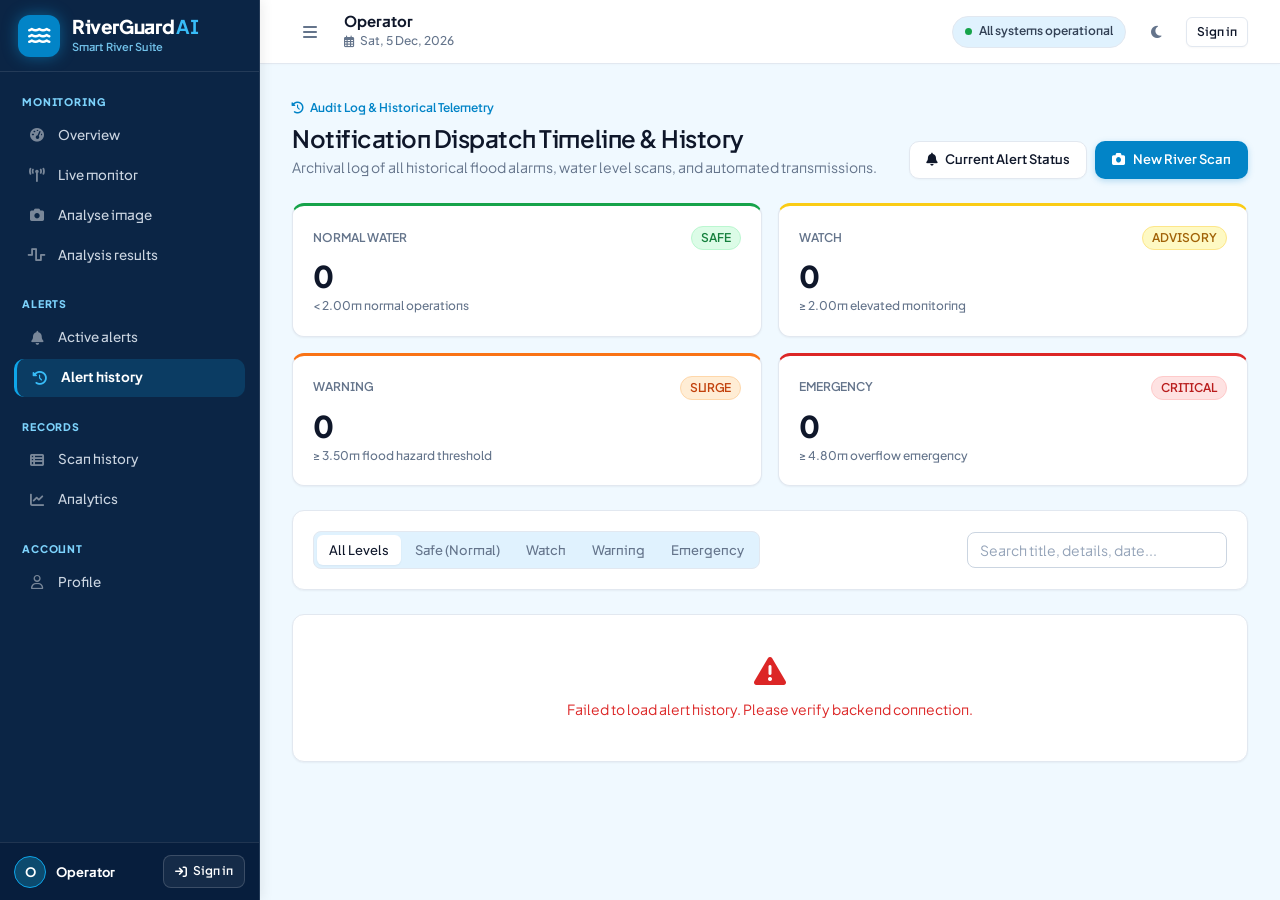
==== frontend/alert-history.html @ 213694e2 "feat: complete RiverGuard AI platform with responsive multi-device design and backend pipeline" ====
<!DOCTYPE html>
<html lang="en">
<head>
  <meta charset="UTF-8">
  <meta name="viewport" content="width=device-width, initial-scale=1, viewport-fit=cover, interactive-widget=resizes-content">
  <meta name="theme-color" media="(prefers-color-scheme: light)" content="#F0F9FF">
  <meta name="theme-color" media="(prefers-color-scheme: dark)" content="#031122">
  <meta name="apple-mobile-web-app-capable" content="yes">
  <meta name="apple-mobile-web-app-status-bar-style" content="default">
  <meta name="mobile-web-app-capable" content="yes">
  <title>Alert History &amp; Dispatch Timeline — RiverGuard AI</title>
  <script>document.documentElement.dataset.theme = localStorage.getItem('riverguard_theme') || 'light';</script>
  <link rel="preconnect" href="https://fonts.googleapis.com">
  <link rel="preconnect" href="https://fonts.gstatic.com" crossorigin>
  <link href="https://fonts.googleapis.com/css2?family=Plus+Jakarta+Sans:wght@400;500;600;700;800&family=JetBrains+Mono:wght@400;500;600&display=swap" rel="stylesheet">
  <link rel="stylesheet" href="https://cdnjs.cloudflare.com/ajax/libs/font-awesome/6.5.1/css/all.min.css">
  <link rel="stylesheet" href="css/style.css">
</head>
<body>

  <div id="appHeader"></div>

  <main class="page page-wide">
    <header class="page-header">
      <div>
        <span class="eyebrow"><i class="fas fa-history"></i> Audit Log &amp; Historical Telemetry</span>
        <h1 class="page-title">Notification Dispatch Timeline &amp; History</h1>
        <p class="page-subtitle">
          Archival log of all historical flood alarms, water level scans, and automated transmissions.
        </p>
      </div>

      <div class="page-actions">
        <a href="alerts.html" class="btn btn-secondary">
          <i class="fas fa-bell"></i> Current Alert Status
        </a>
        <a href="upload.html" class="btn btn-primary">
          <i class="fas fa-camera"></i> New River Scan
        </a>
      </div>
    </header>

    <!-- Hidden elements for script compatibility -->
    <span id="bannerTargetEmail" style="display:none;"></span>
    <span id="bannerSenderEmail" style="display:none;"></span>

    <!-- 4 Status Hierarchy Summary Cards -->
    <div class="grid-4 mb-6">
      <div class="card card-pad" style="border-top:3px solid var(--safe); cursor:pointer;" onclick="filterByLevel('SAFE')">
        <div class="row-between mb-2">
          <span class="text-xs text-muted text-strong">NORMAL WATER</span>
          <span class="badge badge-safe">SAFE</span>
        </div>
        <div class="stat-value text-safe" id="cntSafe">0</div>
        <div class="stat-meta">&lt; 2.00m normal operations</div>
      </div>

      <div class="card card-pad" style="border-top:3px solid var(--watch); cursor:pointer;" onclick="filterByLevel('WATCH')">
        <div class="row-between mb-2">
          <span class="text-xs text-muted text-strong">WATCH</span>
          <span class="badge badge-watch">ADVISORY</span>
        </div>
        <div class="stat-value text-watch" id="cntWatch">0</div>
        <div class="stat-meta">&ge; 2.00m elevated monitoring</div>
      </div>

      <div class="card card-pad" style="border-top:3px solid var(--warning); cursor:pointer;" onclick="filterByLevel('WARNING')">
        <div class="row-between mb-2">
          <span class="text-xs text-muted text-strong">WARNING</span>
          <span class="badge badge-warning">SURGE</span>
        </div>
        <div class="stat-value text-warning" id="cntWarning">0</div>
        <div class="stat-meta">&ge; 3.50m flood hazard threshold</div>
      </div>

      <div class="card card-pad" style="border-top:3px solid var(--emergency); cursor:pointer;" onclick="filterByLevel('EMERGENCY')">
        <div class="row-between mb-2">
          <span class="text-xs text-muted text-strong">EMERGENCY</span>
          <span class="badge badge-emergency">CRITICAL</span>
        </div>
        <div class="stat-value text-emergency" id="cntEmergency">0</div>
        <div class="stat-meta">&ge; 4.80m overflow emergency</div>
      </div>
    </div>

    <!-- Filters & Search Toolbar -->
    <div class="card card-pad mb-6">
      <div class="row-between row-wrap">
        <div class="segmented">
          <button type="button" class="filter-btn active" data-level="ALL">All Levels</button>
          <button type="button" class="filter-btn" data-level="SAFE">Safe (Normal)</button>
          <button type="button" class="filter-btn" data-level="WATCH">Watch</button>
          <button type="button" class="filter-btn" data-level="WARNING">Warning</button>
          <button type="button" class="filter-btn" data-level="EMERGENCY">Emergency</button>
        </div>

        <div style="min-width: 260px;">
          <input type="text" id="searchTimelineInput" class="input" placeholder="Search title, details, date..." style="height:36px;">
        </div>
      </div>
    </div>

    <!-- Chronological Alert Timeline Feed -->
    <div id="alertsHistoryContainer" class="stack">
      <div class="card card-pad text-center text-muted" style="padding:40px;">
        <i class="fas fa-circle-notch fa-spin text-accent" style="font-size:24px; margin-bottom:10px;"></i>
        <p>Loading historical notification timeline...</p>
      </div>
    </div>

  </main>

  <script src="js/app.js"></script>
  <script src="js/alert-history.js"></script>
</body>
</html>
---- frontend/css/style.css ----
/* ==========================================================================
   RIVERGUARD AI — DESIGN SYSTEM
   Shared tokens, base styles, app shell and components for every page.
   Page-specific styles live in css/pages/<page>.css.

   Rules:
   - Use tokens (var(--...)) — never hard-code colours in pages or JS.
   - Status colours are fixed: SAFE #16A34A · WATCH #FACC15 · WARNING #F97316 · EMERGENCY #DC2626
   ========================================================================== */

@import url('https://fonts.googleapis.com/css2?family=Plus+Jakarta+Sans:wght@400;500;600;700;800&family=JetBrains+Mono:wght@400;500;600&display=swap');

/* --------------------------------------------------------------------------
   1. TOKENS & COLOR THEME (Sky Blue Water-Based Telemetry Command Suite)
   -------------------------------------------------------------------------- */
:root {
  /* Surfaces */
  --bg: #F0F9FF; /* Soft, clean Sky Blue water tint */
  --surface: #FFFFFF;
  --surface-2: #E0F2FE; /* Sky-100 */
  --surface-3: #BAE6FD; /* Sky-200 */
  --surface-inverse: #071E3D;
  --overlay: rgba(7, 30, 61, 0.65);

  /* Deep Oceanic Marine Theme (Sidebar & Navigation) */
  --brand-forest: #0B2545;
  --brand-forest-dark: #071E3D;
  --brand-forest-hover: rgba(255, 255, 255, 0.08);
  --brand-forest-active: rgba(14, 165, 233, 0.18);
  --brand-forest-border: rgba(255, 255, 255, 0.10);
  --brand-forest-text: #CBD5E1;
  --brand-forest-section: #7DD3FC;
  --brand-mint: #0284C7; /* Sky Blue Brand Mark */
  --brand-mint-glow: rgba(14, 165, 233, 0.45);

  /* Borders */
  --border: #E2E8F0;
  --border-strong: #CBD5E1;

  /* Text Typography */
  --text: #0F172A;
  --text-2: #334155;
  --text-3: #64748B;
  --text-4: #94A3B8;
  --text-on-accent: #FFFFFF;

  /* Brand accent — Sky Blue for water project */
  --accent: #0284C7;
  --accent-hover: #0369A1;
  --accent-strong: #0C4A6E;
  --accent-soft: #E0F2FE;
  --accent-soft-border: #BAE6FD;
  --accent-text: #0284C7;
  --focus-ring: 0 0 0 3px rgba(14, 165, 233, 0.28);

  /* Status — fixed hues (Strictly #16A34A for SAFE) */
  --safe: #16A34A;
  --watch: #FACC15;
  --warning: #F97316;
  --emergency: #DC2626;
  /* Status — readable text + soft backgrounds */
  --safe-text: #15803D;
  --safe-soft: #DCFCE7;
  --safe-border: #BBF7D0;
  --watch-text: #A16207;
  --watch-soft: #FEF9C3;
  --watch-border: #FDE68A;
  --warning-text: #C2410C;
  --warning-soft: #FFEDD5;
  --warning-border: #FED7AA;
  --emergency-text: #B91C1C;
  --emergency-soft: #FEE2E2;
  --emergency-border: #FECACA;
  --info-text: #0284C7;
  --info-soft: #E0F2FE;
  --info-border: #BAE6FD;

  /* Type */
  --font-sans: 'Plus Jakarta Sans', -apple-system, BlinkMacSystemFont, 'Segoe UI', Roboto, sans-serif;
  --font-mono: 'JetBrains Mono', ui-monospace, SFMono-Regular, Consolas, monospace;
  --text-xs: 12px;
  --text-sm: 13px;
  --text-base: 14px;
  --text-md: 15px;
  --text-lg: 17px;
  --text-xl: 20px;
  --text-2xl: 24px;
  --text-3xl: 30px;
  --text-4xl: 44px;

  /* Spacing (4px grid) */
  --space-1: 4px;
  --space-2: 8px;
  --space-3: 12px;
  --space-4: 16px;
  --space-5: 20px;
  --space-6: 24px;
  --space-8: 32px;
  --space-10: 40px;
  --space-12: 48px;
  --space-16: 64px;

  /* Shape & depth */
  --radius-xs: 4px;
  --radius-sm: 6px;
  --radius-md: 8px;
  --radius-lg: 12px;
  --radius-xl: 16px;
  --radius-full: 9999px;
  --shadow-xs: 0 1px 2px rgba(15, 23, 42, 0.05);
  --shadow-sm: 0 1px 3px rgba(15, 23, 42, 0.08), 0 1px 2px rgba(15, 23, 42, 0.04);
  --shadow-md: 0 4px 12px rgba(15, 23, 42, 0.08), 0 2px 4px rgba(15, 23, 42, 0.04);
  --shadow-lg: 0 16px 40px rgba(15, 23, 42, 0.14), 0 4px 12px rgba(15, 23, 42, 0.06);

  /* Motion */
  --ease-out: cubic-bezier(0.22, 1, 0.36, 1);
  --duration-fast: 120ms;
  --duration: 180ms;

  /* Layout */
  --header-h: 60px;
  --page-max: 1280px;
  --page-pad: 32px;

  /* ---- Legacy aliases (used by older JS templates — do not use in new code) ---- */
  --bg-primary: var(--bg);
  --bg-secondary: var(--surface);
  --bg-card: var(--surface);
  --bg-card-glass: var(--surface);
  --bg-subnav: var(--surface-inverse);
  --border-light: var(--border);
  --border-subtle: var(--border);
  --glass-border: var(--border);
  --text-heading: var(--text);
  --text-main: var(--text);
  --text-body: var(--text-2);
  --text-muted: var(--text-3);
  --text-dim: var(--text-4);
  --cyan-primary: var(--accent);
  --cyan-hover: var(--accent-hover);
  --cyan-accent: var(--accent);
  --cyan-subtle: var(--accent-soft);
  --cyan-glow: rgba(3, 105, 161, 0.2);
  --status-safe: var(--safe);
  --status-watch: var(--watch);
  --status-warning: var(--warning);
  --status-emergency: var(--emergency);
  --status-safe-glow: transparent;
  --status-watch-glow: transparent;
  --status-warning-glow: transparent;
  --status-emergency-glow: transparent;
  --font-heading: var(--font-sans);
  --font-body: var(--font-sans);
  --shadow-card: var(--shadow-sm);
  --transition-fast: var(--duration) var(--ease-out);
}

[data-theme="dark"] {
  --bg: #031122;
  --surface: #071E36;
  --surface-2: #0B2949;
  --surface-3: #11365F;
  --surface-inverse: #F0F9FF;
  --overlay: rgba(3, 17, 34, 0.75);

  --brand-forest: #05162B;
  --brand-forest-dark: #030F1F;
  --brand-forest-hover: rgba(255, 255, 255, 0.08);
  --brand-forest-active: rgba(14, 165, 233, 0.22);
  --brand-forest-border: rgba(255, 255, 255, 0.12);
  --brand-forest-text: #E2E8F0;
  --brand-forest-section: #7DD3FC;
  --brand-mint: #0EA5E9;
  --brand-mint-glow: rgba(14, 165, 233, 0.55);

  --border: #133557;
  --border-strong: #1E4E7E;

  --text: #F1F5F9;
  --text-2: #CBD5E1;
  --text-3: #94A3B8;
  --text-4: #64748B;

  --accent: #0EA5E9;
  --accent-hover: #38BDF8;
  --accent-strong: #7DD3FC;
  --accent-soft: rgba(14, 165, 233, 0.16);
  --accent-soft-border: rgba(14, 165, 233, 0.35);
  --accent-text: #38BDF8;
  --text-on-accent: #02111E;
  --focus-ring: 0 0 0 3px rgba(56, 189, 248, 0.35);

  --safe-text: #4ADE80;
  --safe-soft: rgba(22, 163, 74, 0.14);
  --safe-border: rgba(22, 163, 74, 0.35);
  --watch-text: #FDE047;
  --watch-soft: rgba(250, 204, 21, 0.12);
  --watch-border: rgba(250, 204, 21, 0.32);
  --warning-text: #FB923C;
  --warning-soft: rgba(249, 115, 22, 0.13);
  --warning-border: rgba(249, 115, 22, 0.35);
  --emergency-text: #F87171;
  --emergency-soft: rgba(220, 38, 38, 0.14);
  --emergency-border: rgba(220, 38, 38, 0.38);
  --info-text: #38BDF8;
  --info-soft: rgba(14, 165, 233, 0.12);
  --info-border: rgba(14, 165, 233, 0.3);

  --shadow-xs: 0 1px 2px rgba(0, 0, 0, 0.3);
  --shadow-sm: 0 1px 3px rgba(0, 0, 0, 0.35);
  --shadow-md: 0 6px 16px rgba(0, 0, 0, 0.35);
  --shadow-lg: 0 20px 48px rgba(0, 0, 0, 0.5);

  --cyan-glow: rgba(56, 189, 248, 0.25);
}

/* --------------------------------------------------------------------------
   2. BASE & MOBILE-NATIVE ERGONOMICS
   -------------------------------------------------------------------------- */
*, *::before, *::after { box-sizing: border-box; margin: 0; padding: 0; }

html {
  -webkit-text-size-adjust: 100%;
  color-scheme: light;
  -webkit-tap-highlight-color: transparent;
  overscroll-behavior-y: none;
}
[data-theme="dark"] { color-scheme: dark; }

body {
  background: var(--bg);
  color: var(--text-2);
  font-family: var(--font-sans);
  font-size: var(--text-base);
  line-height: 1.55;
  min-height: 100vh;
  min-height: 100dvh;
  padding-bottom: env(safe-area-inset-bottom, 0px);
  -webkit-font-smoothing: antialiased;
  -moz-osx-font-smoothing: grayscale;
  font-feature-settings: 'cv11', 'ss01';
}

h1, h2, h3, h4, h5, h6 { color: var(--text); font-weight: 600; line-height: 1.25; letter-spacing: -0.01em; }
p { text-wrap: pretty; }
a { color: inherit; text-decoration: none; }
img, svg, video, canvas { display: block; max-width: 100%; }
button, input, select, textarea { font: inherit; color: inherit; }
button { cursor: pointer; }
:focus-visible { outline: none; box-shadow: var(--focus-ring); border-radius: var(--radius-sm); }
::selection { background: var(--accent-soft); color: var(--text); }
hr { border: 0; border-top: 1px solid var(--border); }

/* Mobile-Native Touch & Selection Standards */
button, a, [role="button"], .btn, .nav-link, .nav-toggle, .btn-sidebar-logout, .btn-topbar-logout, .auth-tab-btn, .mode-tab-btn, .profile-tab-btn, .segmented button, .segmented a {
  touch-action: manipulation;
}

button, [role="button"], .btn, .nav-link, .nav-toggle, .btn-sidebar-logout, .btn-topbar-logout, .auth-tab-btn, .badge, .chip, .brand {
  user-select: none;
  -webkit-user-select: none;
  -webkit-touch-callout: none;
}

/* Prevent iOS Safari auto-zoom on input focus */
input, textarea, select {
  font-size: 16px;
}

/* Instant active press feedback for responsive touch devices */
button:active:not(:disabled), .btn:active:not(:disabled), .nav-link:active, .auth-tab-btn:active, .btn-pro-shutter-capture:active {
  transform: scale(0.98);
}

.tabular, .mono-num { font-variant-numeric: tabular-nums; }
.mono { font-family: var(--font-mono); }
.sr-only { position: absolute; width: 1px; height: 1px; overflow: hidden; clip: rect(0 0 0 0); white-space: nowrap; }

/* --------------------------------------------------------------------------
   3. APP SHELL — Modern Forest Sidebar + Topbar + Confirm Logout Modal
   -------------------------------------------------------------------------- */
:root { --sidebar-w: 260px; --topbar-h: 64px; }

body:has(#appHeader), body:has(.app-sidebar) { padding-left: var(--sidebar-w); }

.app-sidebar {
  position: fixed;
  inset: 0 auto 0 0;
  width: var(--sidebar-w);
  z-index: 110;
  display: flex;
  flex-direction: column;
  background: var(--brand-forest);
  border-right: 1px solid var(--brand-forest-border);
  box-shadow: 2px 0 12px rgba(0, 0, 0, 0.08);
}

.sidebar-brand {
  height: 72px;
  display: flex;
  align-items: center;
  padding: 0 18px;
  border-bottom: 1px solid var(--brand-forest-border);
  flex-shrink: 0;
}
.brand { display: inline-flex; align-items: center; gap: 12px; color: #ffffff; text-decoration: none; }
.brand-mark {
  width: 42px; height: 42px;
  border-radius: 12px;
  background: var(--brand-mint);
  color: #FFFFFF;
  display: grid; place-items: center;
  font-size: 20px;
  box-shadow: 0 0 16px var(--brand-mint-glow);
  flex-shrink: 0;
}
.brand-title-wrap { display: flex; flex-direction: column; }
.brand-name { font-size: 19px; font-weight: 800; letter-spacing: -0.02em; color: #ffffff; line-height: 1.1; }
.brand-name span { color: #38BDF8; font-weight: 700; margin-left: 2px; }
.brand-sub { font-size: 11px; font-weight: 600; color: #7DD3FC; opacity: 0.9; margin-top: 2px; letter-spacing: 0.01em; }

.sidebar-nav { flex: 1; overflow-y: auto; padding: 14px 6px 16px; }
.nav-section + .nav-section { margin-top: 14px; }
.nav-section-label {
  padding: 8px 16px 4px;
  font-size: 10.5px;
  font-weight: 800;
  color: var(--brand-forest-section);
  letter-spacing: 0.08em;
  text-transform: uppercase;
}
.nav-link {
  display: flex;
  align-items: center;
  gap: 12px;
  height: 38px;
  padding: 0 14px;
  margin: 2px 8px;
  border-radius: 10px;
  font-size: 13.5px;
  font-weight: 500;
  color: var(--brand-forest-text);
  transition: all var(--duration-fast);
  text-decoration: none;
}
.nav-link i { width: 18px; text-align: center; font-size: 14px; color: rgba(255, 255, 255, 0.45); transition: color var(--duration-fast); }
.nav-link:hover { background: var(--brand-forest-hover); color: #ffffff; }
.nav-link:hover i { color: #ffffff; }
.nav-link.active {
  background: var(--brand-forest-active);
  color: #ffffff;
  font-weight: 700;
  border-left: 3px solid #0EA5E9;
}
.nav-link.active i { color: #38BDF8; }
.nav-link .nav-count {
  margin-left: auto;
  min-width: 20px; height: 18px;
  padding: 0 6px;
  border-radius: var(--radius-full);
  background: var(--emergency);
  color: #ffffff;
  font-size: 11px; font-weight: 700;
  display: inline-grid; place-items: center;
  font-variant-numeric: tabular-nums;
}

/* Dedicated Admin Console Card in Sidebar (Image 2) */
.sidebar-admin-card {
  display: flex;
  align-items: center;
  justify-content: space-between;
  margin: 6px 10px 10px;
  padding: 10px 14px;
  border-radius: 12px;
  background: rgba(161, 98, 7, 0.22);
  border: 1px solid #ca8a04;
  color: #fef08a;
  text-decoration: none;
  transition: all var(--duration-fast);
  cursor: pointer;
}
.sidebar-admin-card:hover {
  background: rgba(161, 98, 7, 0.35);
  border-color: #eab308;
  transform: translateY(-1px);
}
.sidebar-admin-card.active {
  background: rgba(161, 98, 7, 0.4);
  border-color: #facc15;
  box-shadow: 0 0 12px rgba(234, 179, 8, 0.25);
}
.admin-card-inner {
  display: flex;
  align-items: center;
  gap: 10px;
  font-weight: 700;
  font-size: 13.5px;
  color: #fef08a;
}
.admin-card-inner i { color: #eab308; font-size: 15px; }
.admin-card-badge {
  background: #eab308;
  color: #000000;
  font-size: 9.5px;
  font-weight: 800;
  padding: 2px 6px;
  border-radius: 5px;
  letter-spacing: 0.05em;
  text-transform: uppercase;
}

/* Sidebar Bottom User Bar with Dedicated Log Out (Image 2) */
.sidebar-footer {
  padding: 12px 14px;
  background: var(--brand-forest-dark);
  border-top: 1px solid var(--brand-forest-border);
  display: flex;
  align-items: center;
  justify-content: space-between;
  gap: 10px;
  flex-shrink: 0;
}
.sidebar-user-block {
  display: flex;
  align-items: center;
  gap: 10px;
  min-width: 0;
  flex: 1;
}
.sidebar-user-avatar {
  width: 32px; height: 32px;
  border-radius: 50%;
  background: #0C4A6E;
  border: 1.5px solid #0EA5E9;
  color: #ffffff;
  font-weight: 700;
  font-size: 13px;
  display: grid;
  place-items: center;
  flex-shrink: 0;
}
.sidebar-user-name {
  font-size: 13px;
  font-weight: 700;
  color: #ffffff;
  white-space: nowrap;
  overflow: hidden;
  text-overflow: ellipsis;
}
.btn-sidebar-logout {
  display: inline-flex;
  align-items: center;
  gap: 6px;
  padding: 6px 11px;
  border-radius: 8px;
  border: 1px solid rgba(255, 255, 255, 0.16);
  background: rgba(255, 255, 255, 0.06);
  color: #ffffff;
  font-size: 12px;
  font-weight: 600;
  cursor: pointer;
  transition: all var(--duration-fast);
  white-space: nowrap;
}
.btn-sidebar-logout:hover {
  background: rgba(255, 255, 255, 0.14);
  border-color: rgba(255, 255, 255, 0.3);
}

/* Topbar (Image 3) */
.app-topbar {
  position: sticky;
  top: 0;
  z-index: 100;
  height: var(--topbar-h);
  display: flex;
  align-items: center;
  justify-content: space-between;
  padding: 0 32px;
  padding-top: env(safe-area-inset-top, 0px);
  background: var(--surface);
  border-bottom: 1px solid var(--border);
  box-shadow: 0 1px 3px rgba(0, 0, 0, 0.02);
}
.topbar-left {
  display: flex;
  align-items: center;
  gap: 16px;
  min-width: 0;
  text-align: left;
}
.topbar-user-section {
  display: flex;
  flex-direction: column;
  min-width: 0;
  text-align: left;
}
.topbar-operator-name {
  font-size: 15px;
  font-weight: 700;
  color: var(--text);
  line-height: 1.2;
  text-align: left;
  font-family: 'Plus Jakarta Sans', sans-serif;
}
.topbar-date {
  font-size: 12px;
  font-weight: 500;
  color: var(--text-3);
  display: flex;
  align-items: center;
  gap: 5px;
  margin-top: 2px;
  text-align: left;
  font-family: 'Plus Jakarta Sans', sans-serif;
}
.topbar-actions {
  display: flex;
  align-items: center;
  gap: 12px;
}

/* Distinct Topbar Log Out Button (Image 3) */
.btn-topbar-logout {
  background: #FFF1F2;
  border: 1px solid #FECDD3;
  color: #E11D48;
  border-radius: 8px;
  font-weight: 600;
  font-size: 13px;
  padding: 6px 14px;
  cursor: pointer;
  display: inline-flex;
  align-items: center;
  gap: 6px;
  transition: all var(--duration-fast);
  box-shadow: 0 1px 2px rgba(225, 29, 72, 0.06);
}
.btn-topbar-logout:hover {
  background: #FFE4E6;
  border-color: #FDA4AF;
  color: #BE123C;
  transform: translateY(-1px);
}
[data-theme="dark"] .btn-topbar-logout {
  background: rgba(225, 29, 72, 0.15);
  border-color: rgba(225, 29, 72, 0.35);
  color: #FDA4AF;
}
[data-theme="dark"] .btn-topbar-logout:hover {
  background: rgba(225, 29, 72, 0.25);
  color: #FECDD3;
}

.system-chip {
  display: inline-flex; align-items: center; gap: 7px;
  height: 32px; padding: 0 12px;
  border-radius: var(--radius-full);
  border: 1px solid var(--border);
  background: var(--surface-2);
  font-size: var(--text-xs); font-weight: 600;
  color: var(--text-2);
  white-space: nowrap;
}
.status-dot { width: 7px; height: 7px; border-radius: 50%; background: var(--safe); flex-shrink: 0; display: inline-block; }
.status-dot.live { animation: dot-pulse 2.4s infinite; }
.status-dot.watch { background: var(--watch); }
.status-dot.warning { background: var(--warning); }
.status-dot.emergency { background: var(--emergency); }
.status-dot.muted { background: var(--text-4); }
@keyframes dot-pulse {
  0% { box-shadow: 0 0 0 0 rgba(22, 163, 74, 0.45); }
  70% { box-shadow: 0 0 0 6px rgba(22, 163, 74, 0); }
  100% { box-shadow: 0 0 0 0 rgba(22, 163, 74, 0); }
}

/* User menu */
.user-menu { position: relative; }
.user-menu-trigger {
  display: inline-flex; align-items: center; gap: 8px;
  height: 34px; padding: 0 8px 0 3px;
  border-radius: var(--radius-full);
  border: 1px solid var(--border);
  background: var(--surface);
  transition: border-color var(--duration-fast), background-color var(--duration-fast);
}
.user-menu-trigger:hover { border-color: var(--border-strong); background: var(--surface-2); }
.avatar {
  width: 28px; height: 28px; border-radius: 50%;
  background: var(--accent-soft); color: var(--accent-text);
  font-size: 12px; font-weight: 700;
  display: grid; place-items: center; flex-shrink: 0;
}
.avatar-lg { width: 40px; height: 40px; font-size: 15px; }
.user-menu-name { font-size: var(--text-sm); font-weight: 500; color: var(--text); max-width: 140px; overflow: hidden; text-overflow: ellipsis; white-space: nowrap; }
.user-menu-trigger .fa-chevron-down { font-size: 10px; color: var(--text-4); }
.user-menu-panel {
  position: absolute; right: 0; top: calc(100% + 8px);
  width: 264px;
  background: var(--surface);
  border: 1px solid var(--border);
  border-radius: var(--radius-lg);
  box-shadow: var(--shadow-lg);
  padding: var(--space-2);
  opacity: 0; transform: translateY(-4px) scale(0.98); transform-origin: top right;
  pointer-events: none;
  transition: opacity var(--duration) var(--ease-out), transform var(--duration) var(--ease-out);
}
.user-menu.open .user-menu-panel { opacity: 1; transform: none; pointer-events: auto; }
.user-menu-head { display: flex; gap: 10px; align-items: center; padding: var(--space-3); border-bottom: 1px solid var(--border); margin-bottom: var(--space-2); }
.user-menu-head strong { display: block; color: var(--text); font-size: var(--text-sm); font-weight: 600; }
.user-menu-head small { display: block; color: var(--text-3); font-size: var(--text-xs); word-break: break-all; }
.menu-item {
  display: flex; align-items: center; gap: 10px;
  width: 100%; padding: 8px 10px;
  border: 0; background: none; border-radius: var(--radius-md);
  font-size: var(--text-sm); color: var(--text-2); text-align: left;
}
.menu-item i { width: 16px; color: var(--text-4); text-align: center; }
.menu-item:hover { background: var(--surface-2); color: var(--text); }
.menu-item.danger:hover { background: var(--emergency-soft); color: var(--emergency-text); }
.menu-item.danger:hover i { color: var(--emergency-text); }

.nav-toggle {
  display: none;
  width: 40px;
  height: 40px;
  border-radius: var(--radius-md);
  border: 1px solid var(--border);
  background: var(--surface-2);
  color: var(--text);
  font-size: 16px;
  place-items: center;
  cursor: pointer;
  flex-shrink: 0;
  transition: all var(--duration-fast);
}
.nav-toggle:hover {
  background: var(--surface-3);
  color: var(--accent);
}
.nav-toggle:active {
  transform: scale(0.94);
}
.sidebar-backdrop { display: none; }

/* Compact & Simple Access Notice (Image 4 Fix) */
.access-notice-compact {
  padding: 10px 32px 0 32px;
}
.access-notice-compact-inner {
  display: flex;
  align-items: center;
  justify-content: space-between;
  gap: 14px;
  background: #FEF9C3;
  border: 1px solid #FDE047;
  border-radius: 12px;
  padding: 8px 18px;
  color: #854D0E;
  font-size: 13px;
  font-family: 'Plus Jakarta Sans', sans-serif;
  box-shadow: 0 1px 3px rgba(0, 0, 0, 0.02);
}
[data-theme="dark"] .access-notice-compact-inner {
  background: rgba(234, 179, 8, 0.12);
  border-color: rgba(234, 179, 8, 0.28);
  color: #FDE047;
}
.access-notice-compact-left {
  display: flex;
  align-items: center;
  gap: 10px;
  min-width: 0;
}
.access-notice-icon {
  width: 24px;
  height: 24px;
  border-radius: 50%;
  background: rgba(202, 138, 4, 0.18);
  color: #A16207;
  display: flex;
  align-items: center;
  justify-content: center;
  font-size: 11px;
  flex-shrink: 0;
}
[data-theme="dark"] .access-notice-icon {
  background: rgba(253, 224, 71, 0.18);
  color: #FDE047;
}
.access-notice-text {
  font-size: 13px;
  font-weight: 500;
  line-height: 1.4;
}
.access-notice-text strong {
  font-weight: 700;
  color: #713F12;
}
[data-theme="dark"] .access-notice-text strong {
  color: #FEF08A;
}
.access-notice-btn {
  display: inline-flex;
  align-items: center;
  gap: 5px;
  font-size: 12.5px;
  font-weight: 700;
  color: #854D0E;
  text-decoration: none;
  padding: 4px 12px;
  border-radius: 8px;
  background: rgba(202, 138, 4, 0.12);
  border: 1px solid rgba(202, 138, 4, 0.2);
  white-space: nowrap;
  transition: all 0.15s ease;
  flex-shrink: 0;
}
.access-notice-btn:hover {
  background: rgba(202, 138, 4, 0.2);
  text-decoration: none;
}
[data-theme="dark"] .access-notice-btn {
  color: #FEF08A;
  background: rgba(253, 224, 71, 0.12);
  border-color: rgba(253, 224, 71, 0.25);
}
[data-theme="dark"] .access-notice-btn:hover {
  background: rgba(253, 224, 71, 0.22);
}

/* Access notice under the topbar (view-only accounts - fallback) */
.access-notice {
  background: var(--watch-soft);
  border-bottom: 1px solid var(--watch-border);
  color: var(--text);
  font-size: var(--text-sm);
}
.access-notice-inner { padding: 10px var(--space-6); display: flex; align-items: center; gap: var(--space-3); }
.access-notice i { color: var(--watch-text); }
.access-notice strong { font-weight: 600; }

/* Access Locked Screen for Unverified Operators */
.access-locked-shell {
  display: flex;
  align-items: center;
  justify-content: center;
  min-height: 65vh;
  padding: var(--space-6);
  width: 100%;
}

.access-locked-card {
  max-width: 560px;
  width: 100%;
  padding: 44px 36px;
  border-radius: var(--radius-xl);
  border: 1px solid var(--watch-border);
  background: var(--surface);
  text-align: center;
  box-shadow: var(--shadow-md);
}

.locked-icon-hub {
  width: 68px;
  height: 68px;
  border-radius: 50%;
  background: var(--watch-soft);
  color: var(--watch-text);
  border: 1px solid var(--watch-border);
  display: grid;
  place-items: center;
  font-size: 28px;
  margin: 0 auto var(--space-4);
  box-shadow: 0 4px 14px rgba(250, 204, 21, 0.2);
}

.locked-title {
  font-size: 22px;
  font-weight: 700;
  color: var(--text);
  margin-bottom: var(--space-2);
}

.locked-desc {
  font-size: var(--text-sm);
  color: var(--text-2);
  line-height: 1.6;
  margin-bottom: var(--space-5);
}

.locked-steps-mini {
  display: flex;
  gap: 8px;
  justify-content: center;
  flex-wrap: wrap;
  margin-bottom: var(--space-6);
}

.step-chip {
  padding: 6px 12px;
  border-radius: var(--radius-full);
  font-size: 11px;
  font-family: 'Plus Jakarta Sans', sans-serif;
  font-weight: 700;
  letter-spacing: 0.04em;
  display: inline-flex;
  align-items: center;
  gap: 5px;
}

.step-chip.done {
  background: var(--safe-soft);
  color: var(--safe-text);
  border: 1px solid var(--safe-border);
}

.step-chip.pending {
  background: var(--watch-soft);
  color: var(--watch-text);
  border: 1px solid var(--watch-border);
}

.step-chip.locked {
  background: var(--surface-2);
  color: var(--text-4);
  border: 1px solid var(--border);
}

.locked-actions-row {
  display: flex;
  justify-content: center;
  gap: 12px;
  flex-wrap: wrap;
}

.module-card-locked {
  opacity: 0.85;
  border-color: var(--watch-border) !important;
  cursor: pointer;
}

.module-card-locked:hover {
  border-color: var(--watch) !important;
  box-shadow: 0 4px 14px rgba(250, 204, 21, 0.25) !important;
}

/* --------------------------------------------------------------------------
   4. PAGE LAYOUT
   -------------------------------------------------------------------------- */
.page {
  max-width: var(--page-max);
  margin: 0 auto;
  padding: var(--space-8) var(--page-pad) var(--space-16);
}
.page-narrow { max-width: 960px; }
.page-wide { max-width: 1440px; }

.page-header {
  display: flex;
  align-items: flex-end;
  justify-content: space-between;
  gap: var(--space-4);
  flex-wrap: wrap;
  margin-bottom: var(--space-6);
}
.page-title { font-size: var(--text-2xl); font-weight: 600; letter-spacing: -0.02em; color: var(--text); }
.page-subtitle { margin-top: 4px; font-size: var(--text-base); color: var(--text-3); max-width: 70ch; }
.page-actions { display: flex; align-items: center; gap: var(--space-2); flex-wrap: wrap; }
.eyebrow {
  display: inline-flex;
  align-items: center;
  gap: 6px;
  font-size: var(--text-xs);
  font-weight: 600;
  color: var(--accent-text);
  margin-bottom: 6px;
}
.section-title { font-size: var(--text-lg); font-weight: 600; color: var(--text); }
.section-subtitle { font-size: var(--text-sm); color: var(--text-3); margin-top: 2px; }

/* Layout utilities */
.stack { display: flex; flex-direction: column; gap: var(--space-4); }
.stack-xs { display: flex; flex-direction: column; gap: var(--space-1); }
.stack-sm { display: flex; flex-direction: column; gap: var(--space-2); }
.stack-lg { display: flex; flex-direction: column; gap: var(--space-6); }
.row { display: flex; align-items: center; gap: var(--space-3); }
.row-between { display: flex; align-items: center; justify-content: space-between; gap: var(--space-3); }
.row-wrap { flex-wrap: wrap; }
.grid { display: grid; gap: var(--space-4); }
.grid-2 { display: grid; gap: var(--space-4); grid-template-columns: repeat(2, minmax(0, 1fr)); }
.grid-3 { display: grid; gap: var(--space-4); grid-template-columns: repeat(3, minmax(0, 1fr)); }
.grid-4 { display: grid; gap: var(--space-4); grid-template-columns: repeat(4, minmax(0, 1fr)); }
.grid-main-aside { display: grid; gap: var(--space-6); grid-template-columns: minmax(0, 1fr) 340px; align-items: start; }
.grid-aside-main { display: grid; gap: var(--space-6); grid-template-columns: 300px minmax(0, 1fr); align-items: start; }
.flex-1 { flex: 1; min-width: 0; }
.mt-2 { margin-top: var(--space-2); } .mt-4 { margin-top: var(--space-4); } .mt-6 { margin-top: var(--space-6); }
.mb-2 { margin-bottom: var(--space-2); } .mb-4 { margin-bottom: var(--space-4); } .mb-6 { margin-bottom: var(--space-6); }
.hidden { display: none !important; }
.mt-1 { margin-top: var(--space-1); } .mt-3 { margin-top: var(--space-3); } .mb-3 { margin-bottom: var(--space-3); } .mt-8 { margin-top: var(--space-8); }
.pt-4 { padding-top: var(--space-4); }
.text-md { font-size: var(--text-md); } .text-base { font-size: var(--text-base); }
.fw-600 { font-weight: 600; }
.w-full { width: 100%; }

/* Text utilities */
.text-xs { font-size: var(--text-xs); } .text-sm { font-size: var(--text-sm); } .text-lg { font-size: var(--text-lg); }
.text-strong { color: var(--text); font-weight: 600; }
.text-muted { color: var(--text-3); }
.text-faint { color: var(--text-4); }
.text-accent { color: var(--accent-text); }
.text-safe { color: var(--safe-text); }
.text-watch { color: var(--watch-text); }
.text-warning { color: var(--warning-text); }
.text-emergency { color: var(--emergency-text); }
.text-center { text-align: center; }
.truncate { overflow: hidden; text-overflow: ellipsis; white-space: nowrap; }

/* --------------------------------------------------------------------------
   5. CARDS & STATS
   -------------------------------------------------------------------------- */
.card, .glass-panel {
  background: var(--surface);
  border: 1px solid var(--border);
  border-radius: var(--radius-lg);
  box-shadow: var(--shadow-xs);
}
.card-pad, .card-body { padding: var(--space-5); }
.card-header {
  display: flex;
  align-items: center;
  justify-content: space-between;
  gap: var(--space-3);
  padding: var(--space-4) var(--space-5);
  border-bottom: 1px solid var(--border);
}
.card-title { font-size: var(--text-md); font-weight: 600; color: var(--text); display: flex; align-items: center; gap: 8px; }
.card-title i { color: var(--text-4); font-size: 14px; }
.card-subtitle { font-size: var(--text-sm); color: var(--text-3); margin-top: 2px; }
.card-footer {
  padding: var(--space-3) var(--space-5);
  border-top: 1px solid var(--border);
  background: var(--surface-2);
  border-radius: 0 0 var(--radius-lg) var(--radius-lg);
  font-size: var(--text-sm);
  color: var(--text-3);
}
.card-link { font-size: var(--text-sm); font-weight: 500; color: var(--accent-text); }
.card-link:hover { text-decoration: underline; text-underline-offset: 3px; }

/* Stat Metric Cards (Image 3) */
.stat, .metric-card {
  padding: 20px 22px;
  background: var(--surface);
  border: 1px solid var(--border);
  border-radius: 16px;
  box-shadow: 0 1px 3px rgba(0, 0, 0, 0.03);
  display: flex;
  flex-direction: column;
  justify-content: space-between;
  transition: transform var(--duration-fast), box-shadow var(--duration-fast);
}
.stat:hover, .metric-card:hover {
  transform: translateY(-1px);
  box-shadow: var(--shadow-sm);
}
.stat-label, .metric-label {
  display: flex;
  align-items: center;
  justify-content: space-between;
  font-size: 11px;
  font-weight: 700;
  letter-spacing: 0.06em;
  color: var(--text-3);
  text-transform: uppercase;
}
.stat-label i { color: var(--text-4); font-size: 14px; }
.stat-value, .metric-value {
  margin: 10px 0 4px;
  font-size: 30px;
  font-weight: 800;
  letter-spacing: -0.02em;
  color: var(--text);
  font-family: var(--font-sans);
  line-height: 1.1;
}
.stat-value small { font-size: 15px; font-weight: 600; color: var(--text-3); margin-left: 2px; }
.stat-meta, .metric-meta { font-size: 12px; font-weight: 500; color: var(--text-3); }

/* Top-right soft pastel icon badges (Image 3) */
.stat-badge-icon {
  width: 36px;
  height: 36px;
  border-radius: 8px;
  display: grid;
  place-items: center;
  font-size: 14px;
  flex-shrink: 0;
}
.stat-badge-icon.mint { background: #DCFCE7; color: #15803D; }
.stat-badge-icon.blue { background: #E0F2FE; color: #0284C7; }
.stat-badge-icon.emerald { background: #D1FAE5; color: #059669; }
.stat-badge-icon.amber { background: #FEF3C7; color: #B45309; }

/* --------------------------------------------------------------------------
   6. BUTTONS
   -------------------------------------------------------------------------- */
.btn, .btn-command, .btn-command-outline, .btn-primary-action {
  display: inline-flex;
  align-items: center;
  justify-content: center;
  gap: 8px;
  height: 38px;
  padding: 0 16px;
  border-radius: 10px;
  border: 1px solid transparent;
  font-size: var(--text-sm);
  font-weight: 600;
  line-height: 1;
  white-space: nowrap;
  cursor: pointer;
  user-select: none;
  transition: background-color var(--duration-fast), border-color var(--duration-fast), color var(--duration-fast), box-shadow var(--duration-fast), transform var(--duration-fast);
}
.btn:active:not(:disabled), .btn-command:active:not(:disabled),
.btn-command-outline:active:not(:disabled), .btn-primary-action:active:not(:disabled) { transform: scale(0.98); }
.btn:disabled, .btn-command:disabled, .btn-command-outline:disabled, .btn-primary-action:disabled,
.btn[aria-disabled="true"] { opacity: 0.55; cursor: not-allowed; }
.btn i, .btn-command i, .btn-command-outline i { font-size: 13px; }

.btn-primary, .btn-command, .btn-primary-action {
  background: var(--accent);
  color: #FFFFFF;
  box-shadow: 0 2px 6px rgba(2, 132, 199, 0.25);
}
.btn-primary:hover:not(:disabled), .btn-command:hover:not(:disabled), .btn-primary-action:hover:not(:disabled) {
  background: var(--accent-hover);
  transform: translateY(-1px);
}

.btn-secondary, .btn-command-outline {
  background: var(--surface);
  color: var(--text);
  border-color: var(--border);
  box-shadow: 0 1px 2px rgba(0,0,0,0.03);
}
.btn-secondary:hover:not(:disabled), .btn-command-outline:hover:not(:disabled) {
  background: var(--surface-2);
  border-color: var(--border-strong);
}

.btn-ghost { background: transparent; color: var(--text-2); }
.btn-ghost:hover:not(:disabled) { background: var(--surface-2); color: var(--text); }

.btn-danger { background: var(--emergency); color: #FFFFFF; }
.btn-danger:hover:not(:disabled) { background: #B91C1C; }
.btn-danger-outline { background: var(--surface); color: var(--emergency-text); border-color: var(--emergency-border); }
.btn-danger-outline:hover:not(:disabled) { background: var(--emergency-soft); }

.btn-success { background: var(--safe); color: #FFFFFF; }
.btn-success:hover:not(:disabled) { background: #15803D; }

.btn-sm { height: 30px; padding: 0 10px; font-size: var(--text-xs); border-radius: var(--radius-sm); }
.btn-lg, .btn-primary-action { height: 44px; padding: 0 20px; font-size: var(--text-md); }
.btn-block { width: 100%; }
.btn-icon, .btn-icon-round {
  width: 36px;
  height: 36px;
  padding: 0;
  display: inline-grid;
  place-items: center;
  border-radius: var(--radius-md);
  border: 1px solid var(--border);
  background: var(--surface);
  color: var(--text-3);
  transition: background-color var(--duration-fast), color var(--duration-fast), border-color var(--duration-fast);
}
.btn-icon:hover, .btn-icon-round:hover { background: var(--surface-2); color: var(--text); border-color: var(--border-strong); }
.btn-icon.borderless { border-color: transparent; background: transparent; }

.spinner {
  width: 14px;
  height: 14px;
  border-radius: 50%;
  border: 2px solid currentColor;
  border-right-color: transparent;
  animation: spin 0.7s linear infinite;
  display: inline-block;
}
@keyframes spin { to { transform: rotate(360deg); } }

/* --------------------------------------------------------------------------
   7. BADGES
   -------------------------------------------------------------------------- */
.badge, .status-pill {
  display: inline-flex;
  align-items: center;
  gap: 6px;
  height: 24px;
  padding: 0 9px;
  border-radius: var(--radius-full);
  border: 1px solid var(--border);
  background: var(--surface-2);
  color: var(--text-2);
  font-size: var(--text-xs);
  font-weight: 600;
  line-height: 1;
  white-space: nowrap;
}
.badge::before, .status-pill.dot::before { content: none; }
.badge-dot::before {
  content: '';
  width: 6px; height: 6px;
  border-radius: 50%;
  background: currentColor;
}
.badge-safe, .status-pill.safe, .status-pill.normal { background: var(--safe-soft); border-color: var(--safe-border); color: var(--safe-text); }
.badge-watch, .status-pill.watch { background: var(--watch-soft); border-color: var(--watch-border); color: var(--watch-text); }
.badge-warning, .status-pill.warning { background: var(--warning-soft); border-color: var(--warning-border); color: var(--warning-text); }
.badge-emergency, .status-pill.emergency, .status-pill.danger { background: var(--emergency-soft); border-color: var(--emergency-border); color: var(--emergency-text); }
.badge-info, .status-pill.info { background: var(--info-soft); border-color: var(--info-border); color: var(--info-text); }
.badge-neutral { background: var(--surface-2); border-color: var(--border); color: var(--text-3); }
.badge-lg { height: 28px; padding: 0 12px; font-size: var(--text-sm); }

/* --------------------------------------------------------------------------
   8. FORMS
   -------------------------------------------------------------------------- */
.field, .form-group { display: flex; flex-direction: column; gap: 6px; margin-bottom: var(--space-4); }
.label, .form-group label {
  font-size: var(--text-sm);
  font-weight: 500;
  color: var(--text);
  display: flex;
  align-items: center;
  gap: 6px;
}
.form-group label i, .label i { display: none; }
.label-optional { color: var(--text-4); font-weight: 400; }
.input, .select, .textarea, .form-input {
  width: 100%;
  height: 40px;
  padding: 0 12px;
  border-radius: var(--radius-md);
  border: 1px solid var(--border-strong);
  background: var(--surface);
  color: var(--text);
  font-size: var(--text-base);
  outline: none;
  transition: border-color var(--duration-fast), box-shadow var(--duration-fast);
}
.textarea { height: auto; min-height: 96px; padding: 10px 12px; resize: vertical; }
.input::placeholder, .textarea::placeholder, .form-input::placeholder { color: var(--text-4); }
.input:hover, .select:hover, .textarea:hover, .form-input:hover { border-color: var(--text-4); }
.input:focus, .select:focus, .textarea:focus, .form-input:focus { border-color: var(--accent); box-shadow: var(--focus-ring); }
.input:disabled, .select:disabled, .form-input:disabled { background: var(--surface-2); color: var(--text-3); cursor: not-allowed; }
.input.is-invalid, .form-input.is-invalid { border-color: var(--emergency); }
.input.is-invalid:focus { box-shadow: 0 0 0 3px rgba(220, 38, 38, 0.2); }
.select {
  appearance: none;
  padding-right: 34px;
  background-image: url("data:image/svg+xml,%3Csvg xmlns='http://www.w3.org/2000/svg' width='12' height='12' viewBox='0 0 24 24' fill='none' stroke='%2364748B' stroke-width='2.5' stroke-linecap='round' stroke-linejoin='round'%3E%3Cpolyline points='6 9 12 15 18 9'/%3E%3C/svg%3E");
  background-repeat: no-repeat;
  background-position: right 12px center;
}
.hint { font-size: var(--text-xs); color: var(--text-3); }
.field-error { font-size: var(--text-xs); color: var(--emergency-text); }

/* Suppress duplicate browser-native password reveal eye (Edge / IE) */
input[type="password"]::-ms-reveal,
input[type="password"]::-ms-clear,
input::-ms-reveal,
input::-ms-clear {
  display: none !important;
  width: 0 !important;
  height: 0 !important;
  pointer-events: none !important;
}

.input-group { position: relative; display: flex; align-items: center; }
.input-group .input, .input-group .form-input { padding-right: 40px; }
.input-group-action {
  position: absolute;
  right: 4px;
  width: 32px;
  height: 32px;
  display: grid;
  place-items: center;
  border: 0;
  border-radius: var(--radius-sm);
  background: transparent;
  color: var(--text-4);
}
.input-group-action:hover { color: var(--text); background: var(--surface-2); }

.checkbox { display: inline-flex; align-items: center; gap: 8px; font-size: var(--text-sm); color: var(--text-2); cursor: pointer; }
.checkbox input { width: 16px; height: 16px; accent-color: var(--accent); }

/* Segmented control / tabs */
.segmented {
  display: inline-flex;
  padding: 3px;
  gap: 2px;
  background: var(--surface-2);
  border: 1px solid var(--border);
  border-radius: var(--radius-md);
}
.segmented button, .segmented a {
  height: 30px;
  padding: 0 12px;
  border: 0;
  border-radius: var(--radius-sm);
  background: transparent;
  color: var(--text-3);
  font-size: var(--text-sm);
  font-weight: 500;
  display: inline-flex;
  align-items: center;
  gap: 6px;
  transition: background-color var(--duration-fast), color var(--duration-fast);
}
.segmented button:hover, .segmented a:hover { color: var(--text); }
.segmented .active, .segmented [aria-selected="true"] { background: var(--surface); color: var(--text); box-shadow: var(--shadow-xs); }

/* --------------------------------------------------------------------------
   9. TABLES
   -------------------------------------------------------------------------- */
/* --------------------------------------------------------------------------
   9. TABLES (Image 3)
   -------------------------------------------------------------------------- */
.table-wrap, .data-table-container {
  background: var(--surface);
  border: 1px solid var(--border);
  border-radius: 18px;
  overflow-x: auto;
  -webkit-overflow-scrolling: touch;
  box-shadow: 0 1px 3px rgba(0, 0, 0, 0.03);
}
.table, .data-table { width: 100%; border-collapse: collapse; text-align: left; font-size: 13.5px; }
.table th, .data-table th {
  background: #E0F2FE;
  color: #0369A1;
  font-size: 11px;
  font-weight: 700;
  padding: 13px 18px;
  border-bottom: 1px solid #BAE6FD;
  white-space: nowrap;
  font-family: var(--font-sans);
  text-transform: uppercase;
  letter-spacing: 0.05em;
}
[data-theme="dark"] .table th, [data-theme="dark"] .data-table th {
  background: rgba(14, 165, 233, 0.15);
  color: #7DD3FC;
  border-bottom: 1px solid rgba(14, 165, 233, 0.25);
}
.table td, .data-table td {
  padding: 15px 18px;
  border-bottom: 1px solid var(--border);
  color: var(--text);
  vertical-align: middle;
}
.table tbody tr:last-child td, .data-table tbody tr:last-child td { border-bottom: 0; }
.table tbody tr:hover, .data-table tbody tr:hover { background: rgba(224, 242, 254, 0.45); }
.table .num, .data-table .num { text-align: right; font-variant-numeric: tabular-nums; }
.cell-primary { color: var(--text); font-weight: 600; }
.cell-secondary { display: block; font-size: var(--text-xs); color: var(--text-3); margin-top: 2px; }

/* Table Action Buttons (Image 3) */
.btn-action-deactivate, .btn-action-delete, .btn-action-suspend {
  border: 1px solid #FECDD3;
  background: #FFF1F2;
  color: #E11D48;
  border-radius: 8px;
  font-size: 12px;
  font-weight: 600;
  padding: 6px 12px;
  cursor: pointer;
  display: inline-flex;
  align-items: center;
  gap: 6px;
  transition: all var(--duration-fast);
}
.btn-action-deactivate:hover, .btn-action-delete:hover, .btn-action-suspend:hover {
  background: #FFE4E6;
  border-color: #FDA4AF;
  color: #BE123C;
  transform: translateY(-1px);
}
[data-theme="dark"] .btn-action-deactivate,
[data-theme="dark"] .btn-action-delete,
[data-theme="dark"] .btn-action-suspend {
  background: rgba(225, 29, 72, 0.15);
  border-color: rgba(225, 29, 72, 0.35);
  color: #FDA4AF;
}

.btn-action-approve {
  border: 1px solid #BBF7D0;
  background: #F0FDF4;
  color: #15803D;
  border-radius: 8px;
  font-size: 12px;
  font-weight: 600;
  padding: 6px 12px;
  cursor: pointer;
  display: inline-flex;
  align-items: center;
  gap: 6px;
  transition: all var(--duration-fast);
}
.btn-action-approve:hover {
  background: #DCFCE7;
  border-color: #86EFAC;
  transform: translateY(-1px);
}

/* --------------------------------------------------------------------------
   10. CALLOUTS, EMPTY STATES, SKELETONS
   -------------------------------------------------------------------------- */
.callout {
  display: flex;
  gap: var(--space-3);
  align-items: flex-start;
  padding: var(--space-3) var(--space-4);
  border-radius: var(--radius-md);
  border: 1px solid var(--info-border);
  background: var(--info-soft);
  color: var(--text);
  font-size: var(--text-sm);
  line-height: 1.5;
}
.callout > i { margin-top: 2px; color: var(--info-text); }
.callout-title { font-weight: 600; color: var(--text); }
.callout-success { border-color: var(--safe-border); background: var(--safe-soft); }
.callout-success > i { color: var(--safe-text); }
.callout-warning { border-color: var(--watch-border); background: var(--watch-soft); }
.callout-warning > i { color: var(--watch-text); }
.callout-danger { border-color: var(--emergency-border); background: var(--emergency-soft); }
.callout-danger > i { color: var(--emergency-text); }

.empty-state {
  display: flex;
  flex-direction: column;
  align-items: center;
  text-align: center;
  gap: var(--space-2);
  padding: var(--space-10) var(--space-6);
  color: var(--text-3);
  font-size: var(--text-sm);
}
.empty-state-icon {
  width: 44px;
  height: 44px;
  border-radius: var(--radius-lg);
  background: var(--surface-2);
  border: 1px solid var(--border);
  display: grid;
  place-items: center;
  color: var(--text-4);
  font-size: 18px;
  margin-bottom: var(--space-2);
}
.empty-state h4 { font-size: var(--text-md); color: var(--text); font-weight: 600; }

.skeleton {
  background: linear-gradient(90deg, var(--surface-2) 25%, var(--surface-3) 50%, var(--surface-2) 75%);
  background-size: 200% 100%;
  animation: shimmer 1.4s infinite;
  border-radius: var(--radius-sm);
}
@keyframes shimmer { to { background-position: -200% 0; } }

.divider { height: 1px; background: var(--border); margin: var(--space-4) 0; }

/* Key–value list */
.kv { display: grid; grid-template-columns: auto 1fr; gap: 8px 16px; font-size: var(--text-sm); }
.kv dt { color: var(--text-3); }
.kv dd { color: var(--text); font-weight: 500; text-align: right; font-variant-numeric: tabular-nums; }

/* List rows */
.list { display: flex; flex-direction: column; }
.list-item {
  display: flex;
  align-items: center;
  gap: var(--space-3);
  padding: var(--space-3) var(--space-5);
  border-bottom: 1px solid var(--border);
}
.list-item:last-child { border-bottom: 0; }

/* Status legend */
.legend { display: flex; flex-wrap: wrap; gap: var(--space-4); font-size: var(--text-xs); color: var(--text-3); }
.legend-item { display: inline-flex; align-items: center; gap: 6px; }
.legend-swatch { width: 8px; height: 8px; border-radius: 2px; }

/* --------------------------------------------------------------------------
   11. MODALS & CONFIRM LOGOUT (Image 4)
   -------------------------------------------------------------------------- */
.modal-overlay {
  position: fixed;
  inset: 0;
  z-index: 1000;
  background: var(--overlay);
  backdrop-filter: blur(3px);
  display: flex;
  align-items: center;
  justify-content: center;
  padding: var(--space-4);
  opacity: 0;
  pointer-events: none;
  transition: opacity var(--duration) var(--ease-out);
}
.modal-overlay.active { opacity: 1; pointer-events: auto; }
.modal, .emergency-modal-card {
  width: 100%;
  max-width: 480px;
  background: var(--surface);
  border: 1px solid var(--border);
  border-radius: var(--radius-xl);
  box-shadow: var(--shadow-lg);
  padding: var(--space-6);
  transform: translateY(8px) scale(0.98);
  transition: transform 240ms var(--ease-out);
}
.modal-overlay.active .modal, .modal-overlay.active .emergency-modal-card { transform: none; }
.modal-icon {
  width: 44px;
  height: 44px;
  border-radius: 50%;
  display: grid;
  place-items: center;
  font-size: 18px;
  background: var(--emergency-soft);
  color: var(--emergency-text);
  margin-bottom: var(--space-4);
}
.modal-title { font-size: var(--text-xl); font-weight: 600; color: var(--text); }
.modal-text { margin-top: 6px; font-size: var(--text-base); color: var(--text-2); }
.modal-actions { display: flex; justify-content: flex-end; gap: var(--space-2); margin-top: var(--space-6); }

/* Confirm Logout Modal Exactly as Reference Image 4 */
.confirm-logout-modal-overlay {
  position: fixed;
  inset: 0;
  z-index: 10000;
  background: rgba(7, 38, 29, 0.65);
  backdrop-filter: blur(6px);
  -webkit-backdrop-filter: blur(6px);
  display: none;
  place-items: center;
  padding: 16px;
  opacity: 0;
  transition: opacity 200ms cubic-bezier(0.16, 1, 0.3, 1);
}
.confirm-logout-modal-overlay.active {
  display: grid;
  opacity: 1;
}
.confirm-logout-card {
  width: 100%;
  max-width: 410px;
  background: var(--surface);
  border: 1px solid var(--border);
  border-radius: 24px;
  padding: 36px 32px 32px;
  text-align: center;
  box-shadow: 0 25px 50px -12px rgba(0, 0, 0, 0.25);
  transform: scale(0.95);
  transition: transform 220ms cubic-bezier(0.16, 1, 0.3, 1);
}
.confirm-logout-modal-overlay.active .confirm-logout-card {
  transform: scale(1);
}
.logout-icon-circle {
  width: 68px;
  height: 68px;
  border-radius: 50%;
  background: #FFE4E6;
  color: #E11D48;
  display: grid;
  place-items: center;
  font-size: 24px;
  margin: 0 auto 18px;
}
.logout-card-title {
  font-size: 22px;
  font-weight: 800;
  color: var(--text);
  margin-bottom: 8px;
  letter-spacing: -0.01em;
}
.logout-card-desc {
  font-size: 14px;
  color: var(--text-3);
  margin-bottom: 28px;
  line-height: 1.5;
  font-weight: 500;
}
.logout-card-actions {
  display: grid;
  grid-template-columns: 1fr 1fr;
  gap: 12px;
}
.btn-logout-cancel {
  border: 1.5px solid var(--border-strong);
  background: var(--surface);
  color: var(--text);
  border-radius: 12px;
  font-weight: 700;
  font-size: 14px;
  padding: 12px;
  cursor: pointer;
  transition: all var(--duration-fast);
}
.btn-logout-cancel:hover {
  background: var(--surface-2);
  border-color: var(--text-3);
}
.btn-logout-confirm {
  background: #DC2626;
  color: #FFFFFF;
  border: none;
  border-radius: 12px;
  font-weight: 700;
  font-size: 14px;
  padding: 12px;
  cursor: pointer;
  display: inline-flex;
  align-items: center;
  justify-content: center;
  gap: 8px;
  box-shadow: 0 4px 14px rgba(220, 38, 38, 0.3);
  transition: all var(--duration-fast);
}
.btn-logout-confirm:hover {
  background: #B91C1C;
  transform: translateY(-1px);
  box-shadow: 0 6px 18px rgba(220, 38, 38, 0.4);
}

/* --------------------------------------------------------------------------
   11b. TELEMETRY GAUGES & DISPATCH BANNERS
   -------------------------------------------------------------------------- */
.gauge-track {
  position: relative;
  height: 14px;
  background: var(--surface-2);
  border-radius: var(--radius-full);
  overflow: visible;
  display: flex;
  margin: 6px 0;
  border: 1px solid var(--border);
}
.gauge-segment {
  height: 100%;
  transition: width var(--duration) var(--ease-out);
}
.gauge-segment:first-child { border-top-left-radius: var(--radius-full); border-bottom-left-radius: var(--radius-full); }
.gauge-segment:last-of-type { border-top-right-radius: var(--radius-full); border-bottom-right-radius: var(--radius-full); }
.gauge-pointer {
  position: absolute;
  top: -4px;
  width: 4px;
  height: 22px;
  background: #FFFFFF;
  border: 1px solid #0F172A;
  border-radius: 2px;
  box-shadow: 0 0 6px rgba(0, 0, 0, 0.45);
  z-index: 5;
  transition: left var(--duration) var(--ease-out);
}

.emergency-auto-dispatch-alert, .warning-auto-dispatch-alert {
  border-radius: var(--radius-lg);
  padding: 16px 20px;
  margin-bottom: var(--space-6);
  display: flex;
  align-items: center;
  justify-content: space-between;
  flex-wrap: wrap;
  gap: 16px;
  position: relative;
}
.emergency-auto-dispatch-alert {
  background: var(--emergency-soft);
  border: 1px solid var(--emergency-border);
}
.emergency-hazard-icon-circle {
  width: 40px; height: 40px; border-radius: 50%;
  background: var(--emergency); color: #FFFFFF;
  display: grid; place-items: center; font-size: 18px; flex-shrink: 0;
}
.warning-auto-dispatch-alert {
  background: var(--warning-soft);
  border: 1px solid var(--warning-border);
}
.warning-hazard-icon-circle {
  width: 40px; height: 40px; border-radius: 50%;
  background: var(--warning); color: #FFFFFF;
  display: grid; place-items: center; font-size: 18px; flex-shrink: 0;
}

/* Quick Evaluation Benchmark Strip */
.benchmark-strip {
  display: flex;
  flex-direction: column;
  gap: var(--space-3);
  margin-top: var(--space-4);
  padding: var(--space-4) var(--space-5);
  border-radius: var(--radius-lg);
  background: var(--surface-2);
  border: 1px solid var(--border);
}
.benchmark-strip-head {
  display: flex;
  align-items: center;
  justify-content: space-between;
  gap: var(--space-2);
  font-size: var(--text-xs);
  color: var(--text-3);
  font-weight: 500;
}
.benchmark-pills {
  display: flex;
  flex-wrap: wrap;
  gap: 8px;
}
.benchmark-pill {
  display: inline-flex;
  align-items: center;
  gap: 8px;
  padding: 7px 13px;
  border-radius: var(--radius-full);
  border: 1px solid var(--border);
  background: var(--surface);
  color: var(--text-2);
  font-size: var(--text-xs);
  font-weight: 500;
  cursor: pointer;
  transition: all var(--duration-fast);
}
.benchmark-pill:hover {
  background: var(--surface-2);
  border-color: var(--border-strong);
  color: var(--text);
  transform: translateY(-1px);
}
.benchmark-pill .pill-dot {
  width: 7px; height: 7px; border-radius: 50%; flex-shrink: 0;
}
.benchmark-pill .pill-dot.safe { background: var(--safe); }
.benchmark-pill .pill-dot.watch { background: var(--watch); }
.benchmark-pill .pill-dot.warning { background: var(--warning); }
.benchmark-pill .pill-dot.emergency { background: var(--emergency); }
.benchmark-pill .pill-dot.uncalib { background: var(--text-4); }

/* --------------------------------------------------------------------------
   12. TOASTS (created by showToast in js/app.js)
   -------------------------------------------------------------------------- */
.toast-stack {
  position: fixed;
  right: 20px;
  bottom: 20px;
  z-index: 2000;
  display: flex;
  flex-direction: column;
  gap: 8px;
  pointer-events: none;
  max-width: calc(100vw - 40px);
}
.toast {
  display: flex;
  align-items: flex-start;
  gap: 10px;
  width: 380px;
  max-width: 100%;
  padding: 12px 14px;
  background: var(--surface);
  border: 1px solid var(--border);
  border-radius: var(--radius-lg);
  box-shadow: var(--shadow-lg);
  color: var(--text);
  font-size: var(--text-sm);
  line-height: 1.45;
  pointer-events: auto;
  opacity: 0;
  transform: translateY(8px);
  transition: opacity 200ms var(--ease-out), transform 200ms var(--ease-out);
}
.toast.show { opacity: 1; transform: none; }
.toast > i { margin-top: 2px; font-size: 15px; flex-shrink: 0; }
.toast-safe > i { color: var(--safe); }
.toast-warning > i, .toast-watch > i { color: var(--warning); }
.toast-emergency > i { color: var(--emergency); }
.toast-info > i { color: var(--accent); }
.toast-close { margin-left: auto; border: 0; background: none; color: var(--text-4); padding: 2px 4px; border-radius: var(--radius-xs); }
.toast-close:hover { color: var(--text); }

/* --------------------------------------------------------------------------
   13. AUTH PAGES (Login / Register Exactly as Reference Image 1)
   -------------------------------------------------------------------------- */
.auth-page, .auth-wrapper {
  min-height: 100vh;
  display: flex;
  align-items: center;
  justify-content: center;
  padding: 32px 16px;
  background: radial-gradient(circle at 10% 20%, #BAE6FD 0%, #E0F2FE 45%, #F0F9FF 90%);
}
[data-theme="dark"] .auth-page, [data-theme="dark"] .auth-wrapper {
  background: radial-gradient(circle at 10% 20%, #062343 0%, #031223 50%, #071E36 100%);
}

.auth-card {
  width: 100%;
  max-width: 460px;
  background: var(--surface);
  border: 1px solid var(--border);
  border-radius: 28px;
  box-shadow: 0 20px 45px -10px rgba(0, 0, 0, 0.08);
  padding: 42px 40px;
  text-align: center;
}

.auth-brand-badge {
  width: 52px;
  height: 52px;
  border-radius: 14px;
  background: #0284C7;
  color: #FFFFFF;
  display: grid;
  place-items: center;
  font-size: 22px;
  margin: 0 auto 12px;
  box-shadow: 0 4px 14px rgba(2, 132, 199, 0.35);
}
.auth-brand-title {
  font-size: 21px;
  font-weight: 800;
  color: #0369A1;
  letter-spacing: -0.02em;
  margin-bottom: 4px;
  font-family: var(--font-sans);
}
[data-theme="dark"] .auth-brand-title {
  color: #38BDF8;
}
.auth-brand-sub {
  font-size: 12px;
  font-weight: 600;
  color: var(--text-3);
  margin-bottom: 18px;
}

.auth-title {
  font-size: 26px;
  font-weight: 800;
  color: var(--text);
  letter-spacing: -0.02em;
  margin-bottom: 22px;
  font-family: var(--font-sans);
}

/* Pill Tab Switcher (Image 1) */
.auth-tab-switcher {
  background: #E0F2FE;
  border-radius: 12px;
  padding: 4px;
  display: grid;
  grid-template-columns: 1fr 1fr;
  gap: 4px;
  margin-bottom: 24px;
}
[data-theme="dark"] .auth-tab-switcher {
  background: #0B2949;
}
.auth-tab-btn {
  display: flex;
  align-items: center;
  justify-content: center;
  gap: 8px;
  padding: 9px 0;
  border-radius: 9px;
  font-size: 13.5px;
  font-weight: 600;
  color: var(--text-3);
  text-decoration: none;
  transition: all var(--duration-fast);
}
.auth-tab-btn:hover {
  color: var(--text);
}
.auth-tab-btn.active {
  background: var(--surface);
  color: var(--text);
  font-weight: 700;
  box-shadow: 0 1px 3px rgba(0, 0, 0, 0.08);
}

.auth-form {
  text-align: left;
}
.auth-form .field {
  margin-bottom: 16px;
}
.auth-form .label {
  font-size: 12.5px;
  font-weight: 700;
  color: var(--text);
  margin-bottom: 6px;
  display: flex;
  align-items: center;
  justify-content: space-between;
}
.forgot-password-link {
  font-size: 12px;
  font-weight: 600;
  color: var(--accent);
  text-decoration: none;
  transition: color var(--duration-fast);
}
.forgot-password-link:hover {
  color: var(--accent-hover);
  text-decoration: underline;
}
[data-theme="dark"] .forgot-password-link {
  color: #38BDF8;
}
[data-theme="dark"] .forgot-password-link:hover {
  color: #7DD3FC;
}
.auth-form .input {
  height: 44px;
  border-radius: 12px;
  border: 1.5px solid var(--border);
  padding: 0 16px;
  font-size: 14px;
}
.auth-form .input:focus {
  border-color: #0EA5E9;
  box-shadow: 0 0 0 3px rgba(14, 165, 233, 0.18);
}

.btn-auth-primary {
  width: 100%;
  height: 48px;
  background: #0284C7;
  color: #FFFFFF;
  border: none;
  border-radius: 12px;
  font-size: 15px;
  font-weight: 700;
  cursor: pointer;
  display: flex;
  align-items: center;
  justify-content: center;
  gap: 8px;
  margin-top: 20px;
  box-shadow: 0 4px 14px rgba(2, 132, 199, 0.28);
  transition: all var(--duration-fast);
}
.btn-auth-primary:hover:not(:disabled) {
  background: #0369A1;
  transform: translateY(-1px);
  box-shadow: 0 6px 18px rgba(2, 132, 199, 0.35);
}
[data-theme="dark"] .btn-auth-primary {
  background: #0EA5E9;
  color: #031223;
}
[data-theme="dark"] .btn-auth-primary:hover:not(:disabled) {
  background: #38BDF8;
}

.auth-footer {
  margin-top: 24px;
  text-align: center;
  font-size: 13px;
  color: var(--text-3);
  font-weight: 500;
}
.auth-footer a {
  color: #0284C7;
  font-weight: 700;
  text-decoration: none;
}
[data-theme="dark"] .auth-footer a {
  color: #38BDF8;
}
.auth-footer a:hover {
  text-decoration: underline;
}

/* Step indicator */
.steps { display: flex; align-items: center; gap: var(--space-2); margin-bottom: var(--space-6); font-size: var(--text-xs); color: var(--text-4); }
.step { display: inline-flex; align-items: center; gap: 6px; font-weight: 500; }
.step-num {
  width: 20px; height: 20px;
  border-radius: 50%;
  display: grid; place-items: center;
  border: 1px solid var(--border-strong);
  font-size: 11px; font-weight: 600;
}
.step.active { color: var(--text); }
.step.active .step-num { background: var(--accent); border-color: var(--accent); color: var(--text-on-accent); }
.step.done { color: var(--safe-text); }
.step.done .step-num { background: var(--safe-soft); border-color: var(--safe-border); color: var(--safe-text); }
.step-sep { flex: 1; height: 1px; background: var(--border); }

/* OTP input */
.otp-input {
  height: 52px;
  text-align: center;
  font-family: var(--font-mono);
  font-size: 24px;
  font-weight: 600;
  letter-spacing: 0.5em;
  padding-left: 0.5em;
}

/* --------------------------------------------------------------------------
   13b. LIVE ALERT SHOWCASE CARD (Alerts & Overview Alignment)
   -------------------------------------------------------------------------- */
.current-alert-card {
  padding: 24px;
  border-radius: 18px;
  border: 1px solid rgba(255, 255, 255, 0.12);
  box-shadow: var(--shadow-md);
  color: #F8FAFC;
  overflow: hidden;
}

.alert-card-header {
  display: flex;
  justify-content: space-between;
  align-items: flex-start;
  gap: 16px;
  margin-bottom: 20px;
}

.alert-header-info {
  display: flex;
  flex-direction: column;
  gap: 4px;
  min-width: 0;
}

.alert-scan-eyebrow {
  font-family: var(--font-sans);
  font-size: 11.5px;
  font-weight: 700;
  color: #38BDF8;
  letter-spacing: 0.05em;
  text-transform: uppercase;
  display: flex;
  align-items: center;
  gap: 6px;
}

.alert-card-title-row {
  display: flex;
  align-items: center;
  gap: 10px;
  flex-wrap: wrap;
  margin-top: 2px;
}

.alert-card-title {
  font-size: 22px;
  font-weight: 800;
  color: #F8FAFC;
  line-height: 1.2;
  margin: 0;
  font-family: var(--font-sans);
  letter-spacing: -0.01em;
}

.alert-card-meta {
  display: flex;
  flex-direction: column;
  align-items: flex-end;
  text-align: right;
  font-family: var(--font-sans);
  font-size: 11.5px;
  color: #94A3B8;
  gap: 6px;
  flex-shrink: 0;
}

.alert-meta-time {
  display: inline-flex;
  align-items: center;
  gap: 6px;
  font-size: 11.5px;
}
.alert-meta-time strong {
  color: #F8FAFC;
}

.alert-meta-route {
  display: flex;
  align-items: center;
  gap: 6px;
  flex-wrap: wrap;
}

.route-chip {
  display: inline-flex;
  align-items: center;
  gap: 5px;
  padding: 3px 8px;
  border-radius: 6px;
  font-size: 11px;
  font-weight: 600;
  background: rgba(255, 255, 255, 0.08);
  color: #CBD5E1;
  word-break: break-all;
}
.route-chip.sender {
  color: #7DD3FC;
  background: rgba(14, 165, 233, 0.15);
  border: 1px solid rgba(14, 165, 233, 0.3);
}
.route-chip.recipient {
  color: #38BDF8;
  background: rgba(56, 189, 248, 0.15);
  border: 1px solid rgba(56, 189, 248, 0.3);
}
.route-arrow {
  color: #64748B;
  font-size: 11px;
}

.alert-showcase-grid {
  display: grid;
  grid-template-columns: minmax(0, 1fr) 340px;
  gap: 24px;
  align-items: stretch;
}

.alert-showcase-metrics {
  display: grid;
  grid-template-columns: repeat(3, minmax(0, 1fr));
  gap: 12px;
  margin-bottom: 18px;
}

.alert-metric-tile {
  background: rgba(255, 255, 255, 0.05);
  padding: 12px 14px;
  border-radius: 12px;
  border: 1px solid rgba(255, 255, 255, 0.08);
  display: flex;
  flex-direction: column;
}

.alert-metric-tile-lbl {
  color: #94A3B8;
  font-size: 11px;
  font-weight: 700;
  text-transform: uppercase;
  letter-spacing: 0.04em;
}

.alert-metric-tile-val {
  color: #F8FAFC;
  font-size: 16px;
  font-weight: 800;
  margin-top: 4px;
  white-space: nowrap;
  overflow: hidden;
  text-overflow: ellipsis;
}

.gauge-legend-labels {
  display: grid;
  grid-template-columns: repeat(4, 1fr);
  font-size: 11px;
  font-weight: 600;
  font-family: var(--font-sans);
  margin-top: 6px;
  gap: 2px;
}
.gauge-legend-labels .lbl-safe { text-align: left; color: #16A34A; }
.gauge-legend-labels .lbl-watch { text-align: center; color: #FACC15; }
.gauge-legend-labels .lbl-warning { text-align: center; color: #F97316; }
.gauge-legend-labels .lbl-flood { text-align: right; color: #DC2626; }

.alert-hud-preview-box {
  display: flex;
  flex-direction: column;
  justify-content: space-between;
  background: rgba(0, 0, 0, 0.35);
  border-radius: 14px;
  padding: 14px;
  border: 1px solid rgba(255, 255, 255, 0.08);
  gap: 12px;
}

.alert-hud-img-wrap {
  position: relative;
  border-radius: 10px;
  overflow: hidden;
  border: 1px solid rgba(255, 255, 255, 0.12);
  aspect-ratio: 16 / 9;
  background: #000;
}
.alert-hud-img-wrap img {
  width: 100%;
  height: 100%;
  object-fit: cover;
  display: block;
}

/* Mobile & Tablet Responsive Alignments for Alert Showcase */
@media (max-width: 960px) {
  .alert-showcase-grid {
    grid-template-columns: minmax(0, 1fr) !important;
    gap: 18px;
  }
}

@media (max-width: 768px) {
  .current-alert-card {
    padding: 16px 14px;
    border-radius: 14px;
  }
  .alert-card-header {
    flex-direction: column;
    align-items: flex-start;
    gap: 12px;
    margin-bottom: 16px;
  }
  .alert-card-title {
    font-size: 19px;
  }
  .alert-card-meta {
    width: 100%;
    align-items: flex-start;
    text-align: left;
    padding-top: 10px;
    border-top: 1px solid rgba(255, 255, 255, 0.08);
  }
  .alert-meta-route {
    width: 100%;
    gap: 4px;
  }
  .route-chip {
    font-size: 10.5px;
    padding: 2px 7px;
  }
  
  .alert-showcase-metrics {
    gap: 8px;
    margin-bottom: 14px;
  }
  .alert-metric-tile {
    padding: 10px 8px;
    text-align: center;
    align-items: center;
    border-radius: 10px;
  }
  .alert-metric-tile-lbl {
    font-size: 9.5px;
  }
  .alert-metric-tile-val {
    font-size: 14px;
    margin-top: 2px;
  }
  
  .gauge-legend-labels {
    font-size: 9.5px;
  }
}

@media (max-width: 480px) {
  .current-alert-card {
    padding: 14px 12px;
  }
  .alert-card-title {
    font-size: 17.5px;
  }
  .gauge-legend-labels {
    font-size: 8.5px;
  }
  .alert-metric-tile-val {
    font-size: 13px;
  }
}

/* Timeline Cards (Alert History) */
.timeline-card {
  padding: 20px 22px;
  border-radius: var(--radius-lg);
  border: 1px solid var(--border);
  background: var(--surface);
  margin-bottom: 16px;
  box-shadow: 0 1px 3px rgba(0, 0, 0, 0.03);
}
.timeline-card-header {
  display: flex;
  align-items: flex-start;
  justify-content: space-between;
  flex-wrap: wrap;
  gap: 12px;
  margin-bottom: 12px;
}
.timeline-card-meta {
  font-family: var(--font-sans);
  font-size: 11.5px;
  color: var(--text-3);
  text-align: right;
  display: flex;
  flex-direction: column;
  gap: 4px;
}
.timeline-kv-grid {
  display: grid;
  grid-template-columns: repeat(auto-fit, minmax(180px, 1fr));
  gap: 10px;
  background: var(--surface-2);
  padding: 12px 16px;
  border-radius: var(--radius-sm);
  border: 1px solid var(--border);
  font-family: var(--font-mono);
  font-size: 12px;
}

@media (max-width: 768px) {
  .timeline-card {
    padding: 14px 12px;
  }
  .timeline-card-header {
    flex-direction: column;
    align-items: flex-start;
    gap: 8px;
  }
  .timeline-card-meta {
    width: 100%;
    text-align: left;
    padding-top: 8px;
    border-top: 1px solid var(--border);
  }
  .timeline-kv-grid {
    grid-template-columns: 1fr;
    padding: 10px 12px;
    gap: 6px;
  }
}

/* --------------------------------------------------------------------------
   14. RESPONSIVE LAYOUT ENGINE (Mobile, Tablet, Desktop)
   -------------------------------------------------------------------------- */
/* Large Desktop & Laptop adjustments */
@media (max-width: 1280px) {
  .grid-4 { grid-template-columns: repeat(2, minmax(0, 1fr)); }
}

@media (max-width: 1180px) {
  .grid-main-aside, .grid-aside-main { grid-template-columns: minmax(0, 1fr); }
}

/* Tablet / iPad (Portrait & Landscape: 769px – 1024px) */
@media (max-width: 1024px) {
  body:has(#appHeader), body:has(.app-sidebar) { padding-left: 0; }
  
  .nav-toggle { display: inline-grid; }
  
  .app-sidebar {
    position: fixed;
    top: 0;
    bottom: 0;
    left: 0;
    width: min(290px, 84vw);
    transform: translateX(-100%);
    transition: transform 260ms var(--ease-out);
    box-shadow: 4px 0 24px rgba(0, 0, 0, 0.25);
    z-index: 120;
    padding-top: env(safe-area-inset-top, 0px);
    padding-bottom: env(safe-area-inset-bottom, 0px);
  }
  .app-sidebar.open { transform: none; }
  
  .sidebar-backdrop {
    display: block;
    position: fixed;
    inset: 0;
    z-index: 115;
    background: var(--overlay);
    opacity: 0;
    pointer-events: none;
    transition: opacity var(--duration) var(--ease-out);
    backdrop-filter: blur(4px);
    -webkit-backdrop-filter: blur(4px);
  }
  .sidebar-backdrop.open { opacity: 1; pointer-events: auto; }

  /* Touch-optimized navigation link targets in drawer */
  .nav-link {
    min-height: 44px;
    font-size: 14px;
    padding: 0 16px;
    margin: 3px 10px;
  }
  .sidebar-admin-card {
    min-height: 48px;
    margin: 8px 12px 12px;
  }
  .sidebar-footer {
    padding: 14px 16px;
    padding-bottom: max(14px, env(safe-area-inset-bottom, 14px));
  }
  
  .user-menu-name { display: none; }
  .grid-4 { grid-template-columns: repeat(2, minmax(0, 1fr)); }
  .grid-3 { grid-template-columns: repeat(2, minmax(0, 1fr)); }
  .grid-main-aside, .grid-aside-main { grid-template-columns: minmax(0, 1fr); }
}

/* Mobile & Phablet Screens (max-width: 768px) */
@media (max-width: 768px) {
  :root {
    --page-pad: 14px;
    --topbar-h: 58px;
  }
  
  .page {
    padding: 16px var(--page-pad) 48px;
  }
  
  .app-topbar {
    padding: 0 14px;
    padding-top: env(safe-area-inset-top, 0px);
  }
  .topbar-left {
    gap: 10px;
  }
  .topbar-operator-name {
    font-size: 13.5px;
    max-width: 160px;
    overflow: hidden;
    text-overflow: ellipsis;
    white-space: nowrap;
  }
  .topbar-date {
    display: none;
  }
  .system-chip, .breadcrumb .crumb-parent, .breadcrumb .sep {
    display: none;
  }
  .btn-topbar-logout {
    padding: 6px 10px;
    font-size: 12px;
    gap: 4px;
  }
  
  .access-notice-compact {
    padding: 8px 14px 0 14px;
  }
  .access-notice-compact-inner {
    flex-direction: column;
    align-items: flex-start;
    gap: 8px;
    font-size: 12px;
    padding: 10px 14px;
  }
  
  /* All multi-column grids collapse gracefully into mobile stacks */
  .grid-2, .grid-3, .grid-4 {
    grid-template-columns: minmax(0, 1fr);
    gap: 14px;
  }
  
  .card {
    padding: 16px 14px;
    border-radius: 14px;
  }
  
  .page-header {
    flex-direction: column;
    align-items: flex-start;
    gap: 12px;
    margin-bottom: 18px;
  }
  .page-title {
    font-size: 22px;
    line-height: 1.2;
  }
  .page-actions {
    width: 100%;
    display: flex;
    flex-direction: column;
    gap: 8px;
  }
  .page-actions .btn {
    width: 100%;
    justify-content: center;
    min-height: 44px;
  }

  /* Responsive Auth Surfaces (Login, Register, Forgot Password) */
  .auth-wrapper {
    padding: 16px 14px;
    min-height: 100dvh;
    display: flex;
    align-items: center;
    justify-content: center;
  }
  .auth-card {
    padding: 24px 18px;
    border-radius: 20px;
    width: 100%;
    max-width: 420px;
  }
  .auth-title {
    font-size: 22px;
    margin-bottom: 18px;
  }
  .btn-auth-primary {
    height: 48px;
    font-size: 15px;
  }
  
  .toast {
    width: 100%;
  }
  
  .modal {
    max-width: calc(100vw - 28px);
    margin: 14px auto;
    border-radius: 18px;
  }
  .modal-footer {
    flex-direction: column-reverse;
    gap: 8px;
  }
  .modal-footer .btn {
    width: 100%;
    justify-content: center;
  }
}

/* Compact Mobile (max-width: 480px) */
@media (max-width: 480px) {
  :root {
    --page-pad: 12px;
  }
  
  .app-topbar {
    padding: 0 10px;
  }
  .topbar-operator-name {
    font-size: 12.5px;
    max-width: 130px;
  }
  .topbar-actions {
    gap: 8px;
  }
  
  .auth-card {
    padding: 20px 14px;
  }
  .auth-brand-name {
    font-size: 20px;
  }
  .auth-tab-btn {
    font-size: 12.5px;
    padding: 7px 0;
  }
  
  .segmented {
    width: 100%;
    display: flex;
  }
  .segmented button, .segmented a {
    flex: 1;
    justify-content: center;
    font-size: 12px;
    padding: 0 8px;
  }
}

@media (prefers-reduced-motion: reduce) {
  *, *::before, *::after { animation-duration: 0.01ms !important; animation-iteration-count: 1 !important; transition-duration: 0.01ms !important; }
}
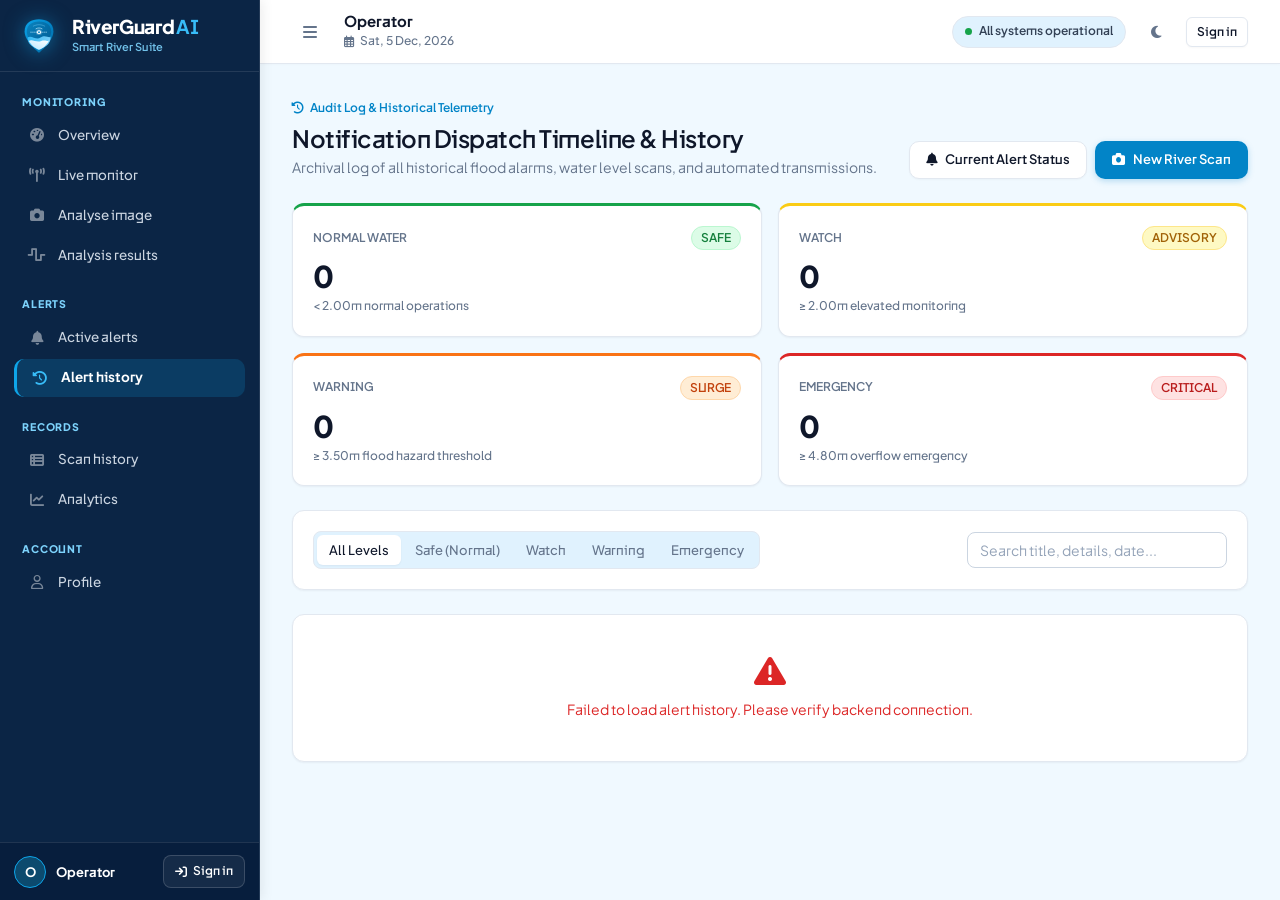
==== commit 21dc65df: "feat: implement custom RiverGuard AI vector logo and favicon" ====
--- a/frontend/alert-history.html
+++ b/frontend/alert-history.html
@@ -9,6 +9,7 @@
   <meta name="apple-mobile-web-app-status-bar-style" content="default">
   <meta name="mobile-web-app-capable" content="yes">
   <title>Alert History &amp; Dispatch Timeline — RiverGuard AI</title>
+  <link rel="icon" type="image/svg+xml" href="images/favicon.svg">
   <script>document.documentElement.dataset.theme = localStorage.getItem('riverguard_theme') || 'light';</script>
   <link rel="preconnect" href="https://fonts.googleapis.com">
   <link rel="preconnect" href="https://fonts.gstatic.com" crossorigin>
--- a/frontend/css/style.css
+++ b/frontend/css/style.css
@@ -307,12 +307,15 @@
 .brand-mark {
   width: 42px; height: 42px;
   border-radius: 12px;
-  background: var(--brand-mint);
-  color: #FFFFFF;
+  background: transparent;
   display: grid; place-items: center;
-  font-size: 20px;
-  box-shadow: 0 0 16px var(--brand-mint-glow);
   flex-shrink: 0;
+}
+.brand-logo-img {
+  width: 38px;
+  height: 38px;
+  object-fit: contain;
+  filter: drop-shadow(0 2px 10px rgba(14, 165, 233, 0.5));
 }
 .brand-title-wrap { display: flex; flex-direction: column; }
 .brand-name { font-size: 19px; font-weight: 800; letter-spacing: -0.02em; color: #ffffff; line-height: 1.1; }
@@ -1725,16 +1728,19 @@
 }
 
 .auth-brand-badge {
-  width: 52px;
-  height: 52px;
-  border-radius: 14px;
-  background: #0284C7;
-  color: #FFFFFF;
+  width: 60px;
+  height: 60px;
+  border-radius: 16px;
+  background: transparent;
   display: grid;
   place-items: center;
-  font-size: 22px;
   margin: 0 auto 12px;
-  box-shadow: 0 4px 14px rgba(2, 132, 199, 0.35);
+}
+.auth-brand-logo-img {
+  width: 56px;
+  height: 56px;
+  object-fit: contain;
+  filter: drop-shadow(0 4px 14px rgba(2, 132, 199, 0.4));
 }
 .auth-brand-title {
   font-size: 21px;
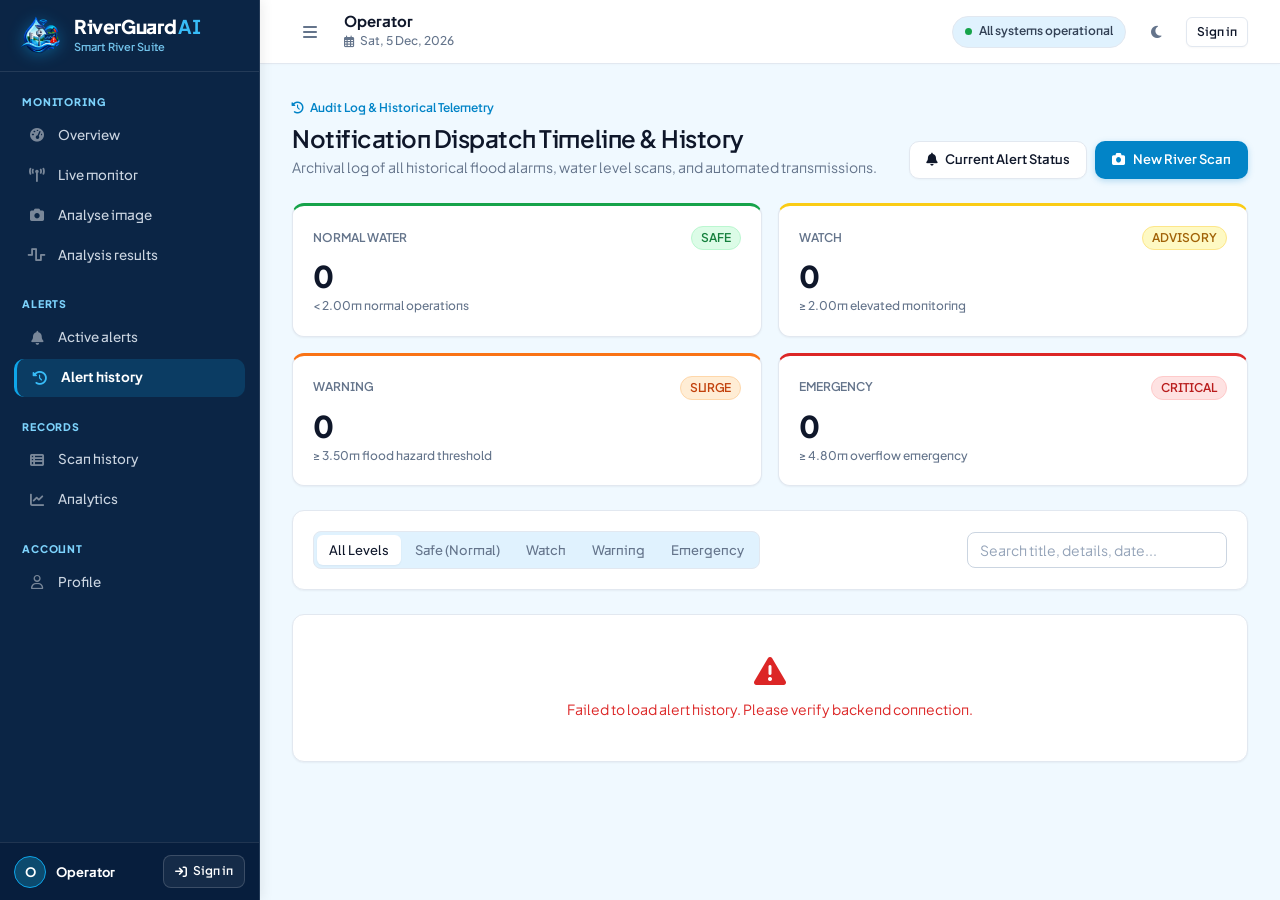
==== commit 3eba7515: "feat: replace application logo with custom 3D telemetry and hydrological emblem" ====
--- a/frontend/alert-history.html
+++ b/frontend/alert-history.html
@@ -9,7 +9,10 @@
   <meta name="apple-mobile-web-app-status-bar-style" content="default">
   <meta name="mobile-web-app-capable" content="yes">
   <title>Alert History &amp; Dispatch Timeline — RiverGuard AI</title>
+  <link rel="icon" type="image/png" href="images/favicon.png">
   <link rel="icon" type="image/svg+xml" href="images/favicon.svg">
+  <link rel="apple-touch-icon" href="images/logo-192.png">
+  <link rel="manifest" href="manifest.json">
   <script>document.documentElement.dataset.theme = localStorage.getItem('riverguard_theme') || 'light';</script>
   <link rel="preconnect" href="https://fonts.googleapis.com">
   <link rel="preconnect" href="https://fonts.gstatic.com" crossorigin>
--- a/frontend/css/style.css
+++ b/frontend/css/style.css
@@ -305,17 +305,17 @@
 }
 .brand { display: inline-flex; align-items: center; gap: 12px; color: #ffffff; text-decoration: none; }
 .brand-mark {
-  width: 42px; height: 42px;
+  width: 44px; height: 44px;
   border-radius: 12px;
   background: transparent;
   display: grid; place-items: center;
   flex-shrink: 0;
 }
 .brand-logo-img {
-  width: 38px;
-  height: 38px;
+  width: 42px;
+  height: 42px;
   object-fit: contain;
-  filter: drop-shadow(0 2px 10px rgba(14, 165, 233, 0.5));
+  filter: drop-shadow(0 2px 8px rgba(14, 165, 233, 0.45));
 }
 .brand-title-wrap { display: flex; flex-direction: column; }
 .brand-name { font-size: 19px; font-weight: 800; letter-spacing: -0.02em; color: #ffffff; line-height: 1.1; }
@@ -1728,19 +1728,19 @@
 }
 
 .auth-brand-badge {
-  width: 60px;
-  height: 60px;
-  border-radius: 16px;
+  width: 80px;
+  height: 80px;
+  border-radius: 20px;
   background: transparent;
   display: grid;
   place-items: center;
-  margin: 0 auto 12px;
+  margin: 0 auto 14px;
 }
 .auth-brand-logo-img {
-  width: 56px;
-  height: 56px;
+  width: 76px;
+  height: 76px;
   object-fit: contain;
-  filter: drop-shadow(0 4px 14px rgba(2, 132, 199, 0.4));
+  filter: drop-shadow(0 6px 18px rgba(2, 132, 199, 0.45));
 }
 .auth-brand-title {
   font-size: 21px;
